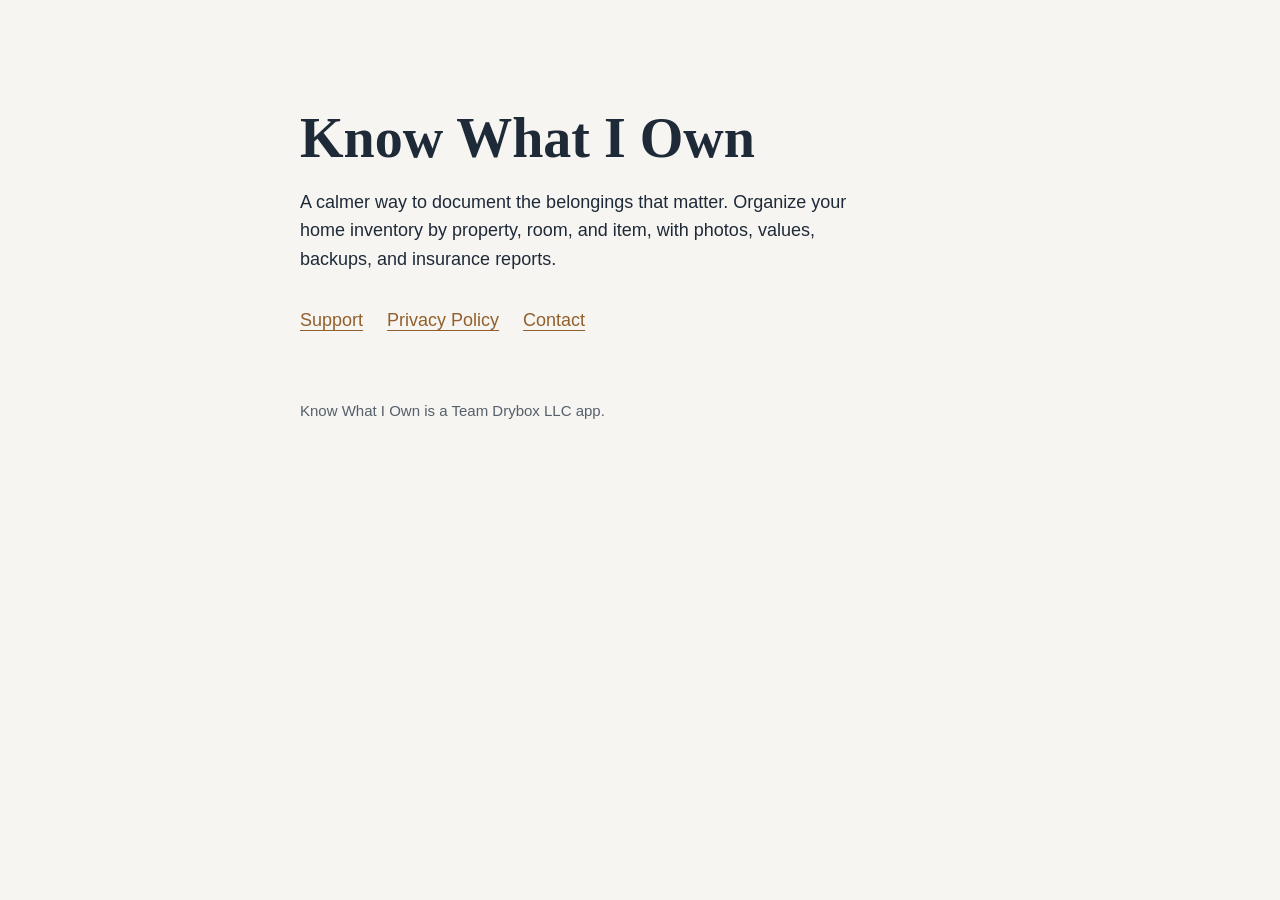
==== index.html @ a3bf4ddf "Publish Know What I Own support and privacy site" ====
<!doctype html>
<html lang="en">
<head>
  <meta charset="utf-8">
  <meta name="viewport" content="width=device-width, initial-scale=1">
  <meta name="description" content="Know What I Own helps you document your belongings for insurance. A Team Drybox LLC app.">
  <title>Know What I Own — Team Drybox LLC</title>
  <style>
    body { margin: 0; background: #f6f5f1; color: #1f2a38; font: 18px/1.6 -apple-system, BlinkMacSystemFont, "Segoe UI", sans-serif; }
    main { max-width: 680px; margin: 12vh auto; padding: 0 24px; }
    h1 { font: 600 clamp(2.2rem, 5vw, 3.5rem)/1.1 Georgia, serif; margin: 0 0 1rem; }
    p { max-width: 36rem; }
    nav { display: flex; gap: 1.5rem; flex-wrap: wrap; margin-top: 2rem; }
    a { color: #91602c; text-underline-offset: 4px; }
    small { display: block; margin-top: 4rem; color: #56606b; }
  </style>
</head>
<body>
  <main>
    <h1>Know What I Own</h1>
    <p>A calmer way to document the belongings that matter. Organize your home inventory by property, room, and item, with photos, values, backups, and insurance reports.</p>
    <nav aria-label="Information">
      <a href="support.html">Support</a>
      <a href="privacy.html">Privacy Policy</a>
      <a href="mailto:admin@teamdrybox.com">Contact</a>
    </nav>
    <small>Know What I Own is a Team Drybox LLC app.</small>
  </main>
</body>
</html>
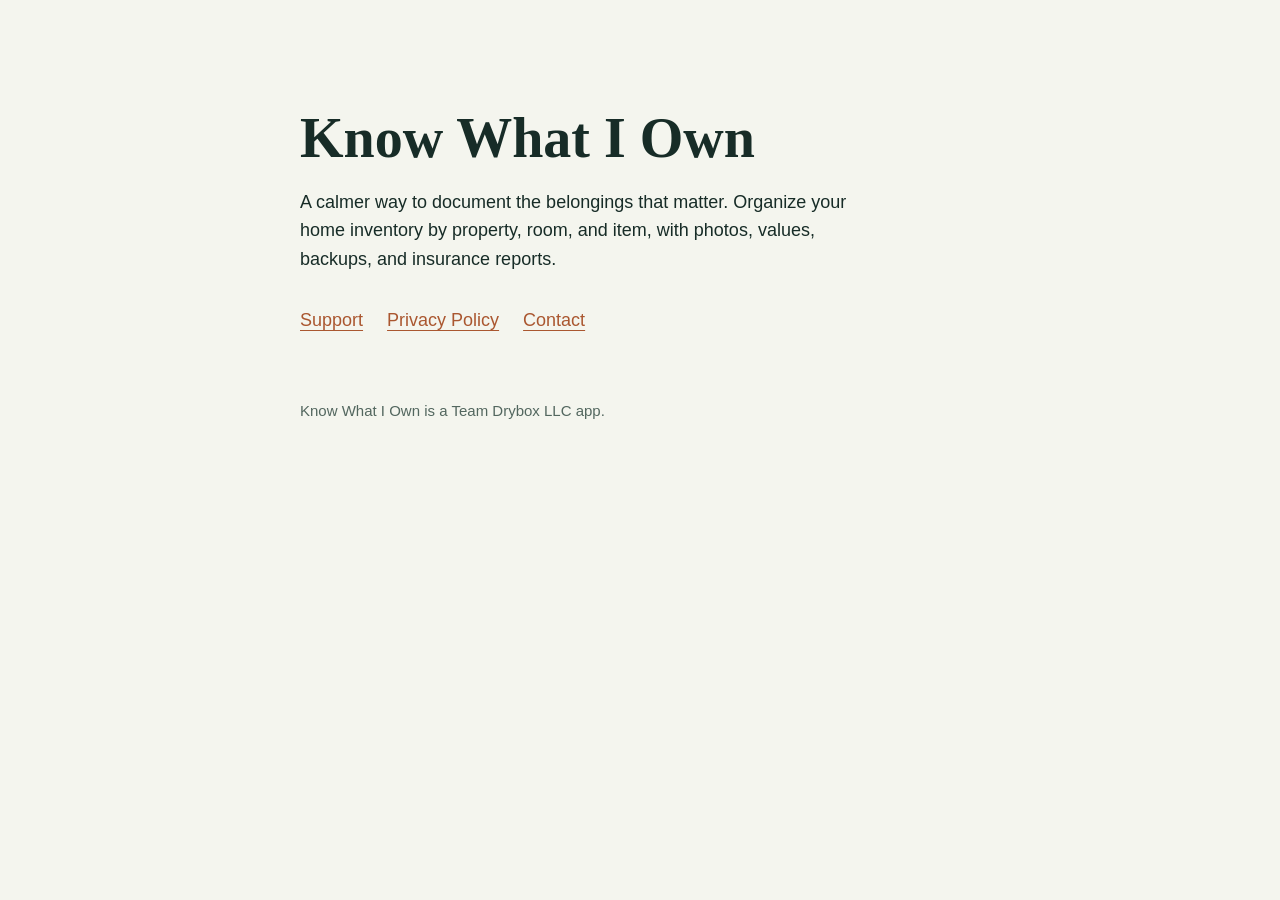
==== commit 6c921a66: "Restyle pages to the new palette Mirror of themarcuszane/home-inventory web/ at 4eae034 (colors only" ====
--- a/index.html
+++ b/index.html
@@ -6,13 +6,13 @@
   <meta name="description" content="Know What I Own helps you document your belongings for insurance. A Team Drybox LLC app.">
   <title>Know What I Own — Team Drybox LLC</title>
   <style>
-    body { margin: 0; background: #f6f5f1; color: #1f2a38; font: 18px/1.6 -apple-system, BlinkMacSystemFont, "Segoe UI", sans-serif; }
+    body { margin: 0; background: #F4F5EE; color: #172C27; font: 18px/1.6 -apple-system, BlinkMacSystemFont, "Segoe UI", sans-serif; }
     main { max-width: 680px; margin: 12vh auto; padding: 0 24px; }
     h1 { font: 600 clamp(2.2rem, 5vw, 3.5rem)/1.1 Georgia, serif; margin: 0 0 1rem; }
     p { max-width: 36rem; }
     nav { display: flex; gap: 1.5rem; flex-wrap: wrap; margin-top: 2rem; }
-    a { color: #91602c; text-underline-offset: 4px; }
-    small { display: block; margin-top: 4rem; color: #56606b; }
+    a { color: #AA5730; text-underline-offset: 4px; }
+    small { display: block; margin-top: 4rem; color: #53675F; }
   </style>
 </head>
 <body>
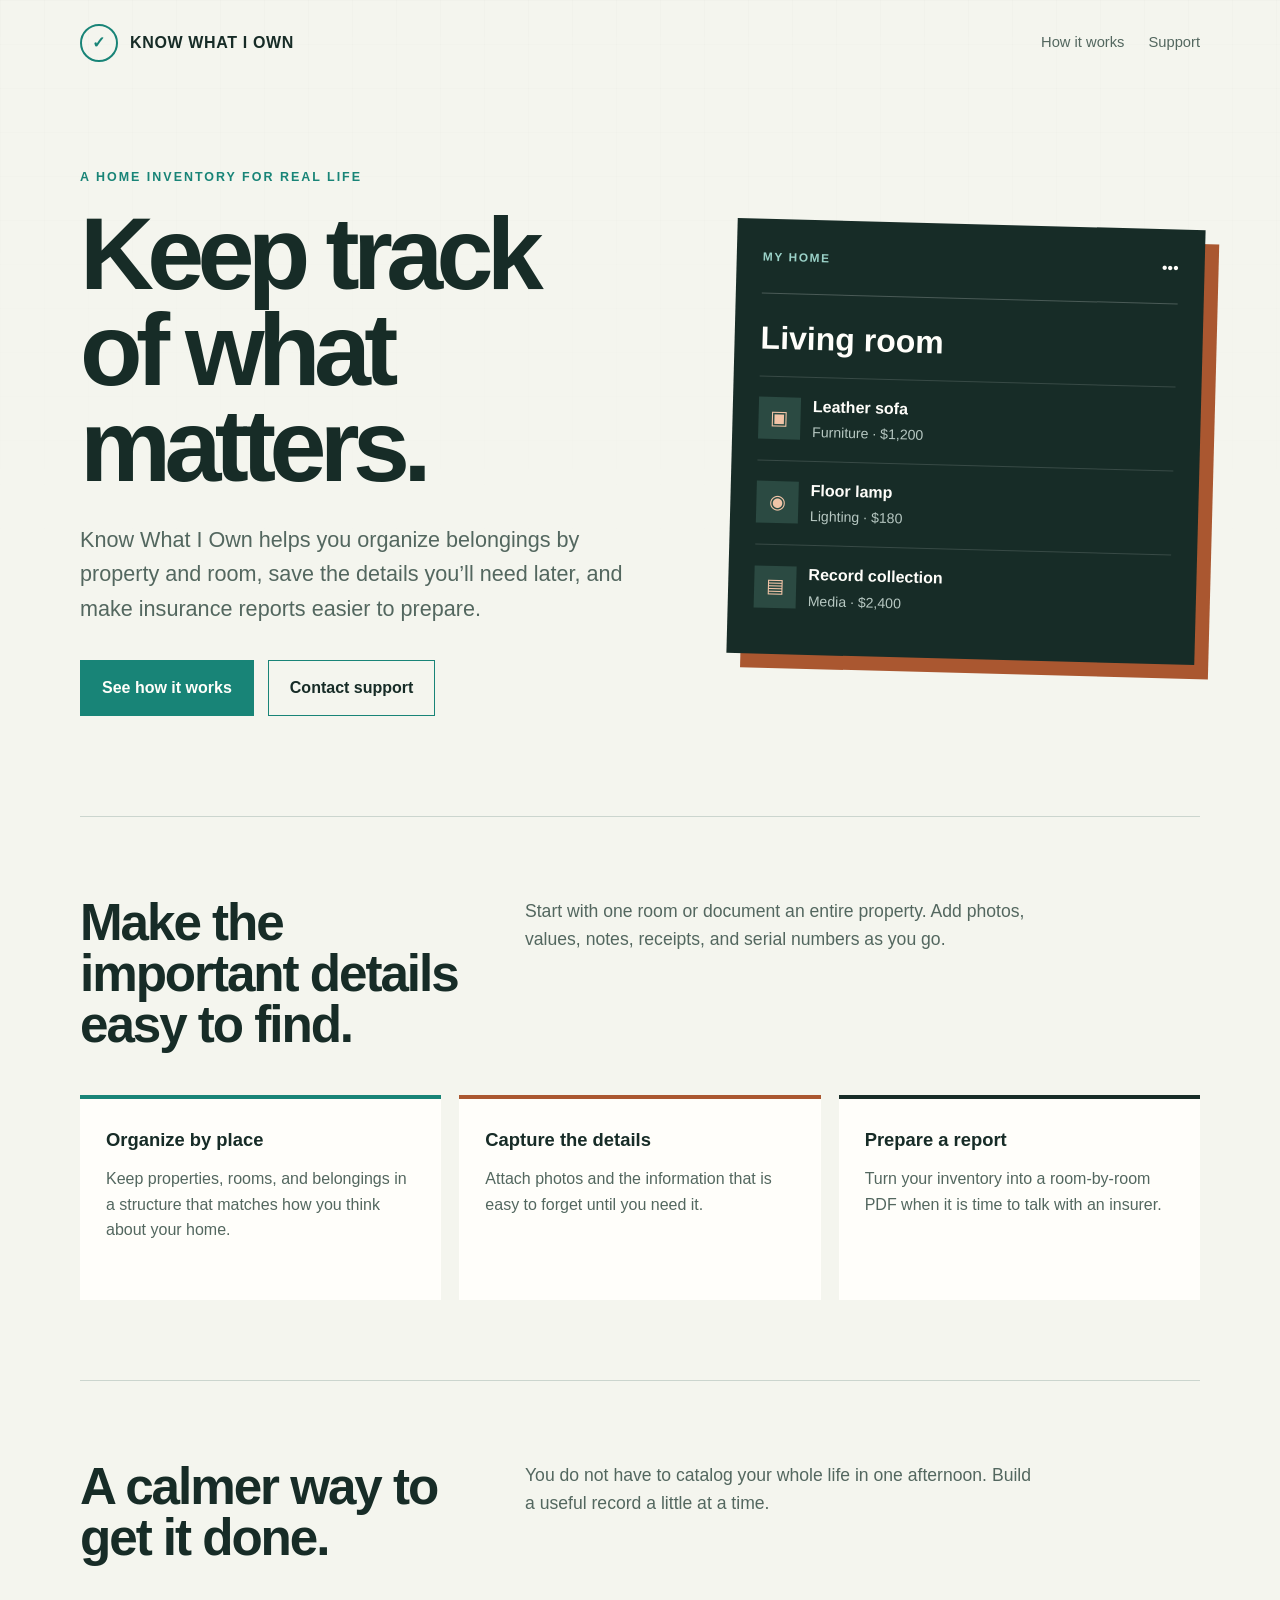
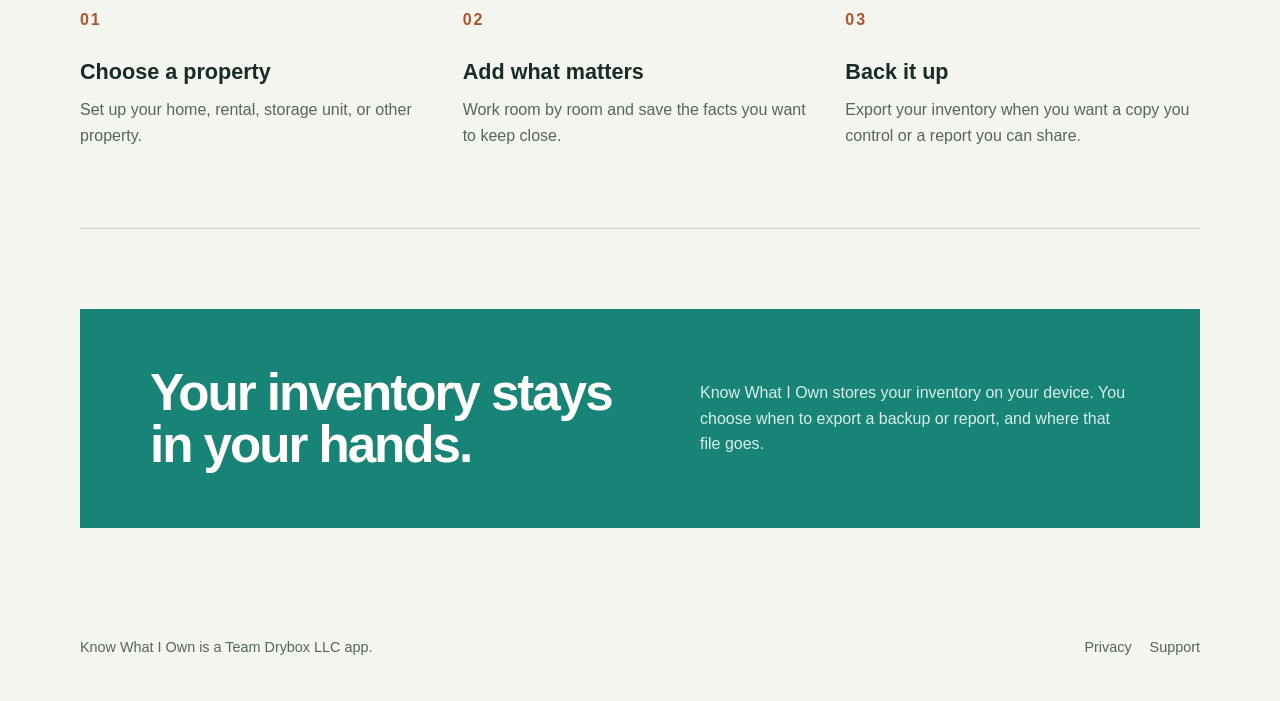
==== commit fb2c8d25: "Redesign Know What I Own landing page" ====
--- a/index.html
+++ b/index.html
@@ -1,30 +1,11 @@
 <!doctype html>
 <html lang="en">
-<head>
-  <meta charset="utf-8">
-  <meta name="viewport" content="width=device-width, initial-scale=1">
-  <meta name="description" content="Know What I Own helps you document your belongings for insurance. A Team Drybox LLC app.">
-  <title>Know What I Own — Team Drybox LLC</title>
-  <style>
-    body { margin: 0; background: #F4F5EE; color: #172C27; font: 18px/1.6 -apple-system, BlinkMacSystemFont, "Segoe UI", sans-serif; }
-    main { max-width: 680px; margin: 12vh auto; padding: 0 24px; }
-    h1 { font: 600 clamp(2.2rem, 5vw, 3.5rem)/1.1 Georgia, serif; margin: 0 0 1rem; }
-    p { max-width: 36rem; }
-    nav { display: flex; gap: 1.5rem; flex-wrap: wrap; margin-top: 2rem; }
-    a { color: #AA5730; text-underline-offset: 4px; }
-    small { display: block; margin-top: 4rem; color: #53675F; }
-  </style>
-</head>
-<body>
-  <main>
-    <h1>Know What I Own</h1>
-    <p>A calmer way to document the belongings that matter. Organize your home inventory by property, room, and item, with photos, values, backups, and insurance reports.</p>
-    <nav aria-label="Information">
-      <a href="support.html">Support</a>
-      <a href="privacy.html">Privacy Policy</a>
-      <a href="mailto:admin@teamdrybox.com">Contact</a>
-    </nav>
-    <small>Know What I Own is a Team Drybox LLC app.</small>
-  </main>
-</body>
-</html>
+<head><meta charset="utf-8"><meta name="viewport" content="width=device-width, initial-scale=1"><meta name="theme-color" content="#172C27"><meta name="description" content="Know What I Own is a private home inventory for your rooms, belongings, photos, values, and insurance reports."><title>Know What I Own — A calmer home inventory</title><style>
+:root{--paper:#f4f5ee;--ink:#172c27;--muted:#53675f;--green:#188477;--copper:#aa5730;--line:#cbd5ce;--white:#fffefa}*{box-sizing:border-box}html{scroll-behavior:smooth}body{margin:0;background:var(--paper);color:var(--ink);font:16px/1.6 -apple-system,BlinkMacSystemFont,"Segoe UI",sans-serif}body:before{content:"";position:fixed;inset:0;pointer-events:none;opacity:.35;background-image:linear-gradient(90deg,rgba(23,44,39,.035) 1px,transparent 1px),linear-gradient(rgba(23,44,39,.035) 1px,transparent 1px);background-size:44px 44px;mask-image:linear-gradient(to bottom,black,transparent 72%)}a{color:inherit}.shell{width:min(1120px,calc(100% - 40px));margin:auto;position:relative}header{padding:24px 0;display:flex;justify-content:space-between;align-items:center;gap:20px}.brand{display:flex;align-items:center;gap:12px;font-weight:800;letter-spacing:.04em;text-decoration:none}.mark{width:38px;height:38px;border:2px solid var(--green);border-radius:50%;display:grid;place-items:center;color:var(--green);font-weight:900}.nav{display:flex;gap:24px;color:var(--muted);font-size:.92rem}.nav a{text-decoration:none}.nav a:hover{color:var(--copper)}.hero{display:grid;grid-template-columns:1.08fr .92fr;align-items:center;gap:clamp(40px,8vw,110px);padding:82px 0 100px}.eyebrow{color:var(--green);font-size:.78rem;font-weight:900;letter-spacing:.16em;text-transform:uppercase}h1{font-size:clamp(3.5rem,8vw,6.6rem);line-height:.94;letter-spacing:-.065em;margin:18px 0 28px;max-width:720px}.lead{color:var(--muted);font-size:clamp(1.1rem,2vw,1.35rem);max-width:570px}.actions{display:flex;flex-wrap:wrap;gap:14px;margin-top:34px}.button{display:inline-flex;align-items:center;justify-content:center;padding:14px 21px;border:1px solid var(--green);font-weight:800;text-decoration:none}.button.primary{color:var(--white);background:var(--green)}.button.secondary{background:transparent}.button:hover{transform:translateY(-1px);box-shadow:4px 4px 0 var(--copper)}.card{background:var(--ink);color:var(--white);padding:26px;box-shadow:14px 14px 0 var(--copper);transform:rotate(1.5deg)}.card-top{display:flex;justify-content:space-between;align-items:center;border-bottom:1px solid rgba(255,255,255,.22);padding-bottom:22px}.card-label{color:#9bd2c8;font-size:.74rem;font-weight:800;letter-spacing:.14em;text-transform:uppercase}.card h2{font-size:2rem;line-height:1;margin:28px 0 22px}.item{display:flex;align-items:center;gap:12px;border-top:1px solid rgba(255,255,255,.14);padding:16px 0}.item-icon{width:42px;height:42px;background:#2b4a42;display:grid;place-items:center;color:#f2c4a7;font-size:1.2rem}.item strong{display:block}.item span{color:#b7c8c2;font-size:.88rem}.section{padding:80px 0;border-top:1px solid var(--line)}.section-heading{display:grid;grid-template-columns:.75fr 1.25fr;gap:40px;margin-bottom:44px}.section-heading h2,.trust h2{font-size:clamp(2rem,4vw,3.4rem);line-height:1;letter-spacing:-.04em;margin:0}.section-heading p{color:var(--muted);font-size:1.1rem;max-width:520px;margin:0}.features{display:grid;grid-template-columns:repeat(3,1fr);gap:18px}.feature{background:var(--white);padding:26px;min-height:205px;border-top:4px solid var(--green)}.feature:nth-child(2){border-color:var(--copper)}.feature:nth-child(3){border-color:var(--ink)}.feature b{display:block;margin-bottom:12px;font-size:1.15rem}.feature p{color:var(--muted);margin:0}.steps{display:grid;grid-template-columns:repeat(3,1fr);gap:28px;counter-reset:step}.step{counter-increment:step}.step:before{content:"0" counter(step);display:block;color:var(--copper);font-weight:900;letter-spacing:.12em;margin-bottom:22px}.step h3{font-size:1.35rem;margin:0 0 8px}.step p{color:var(--muted);margin:0}.trust{background:var(--green);color:var(--white);padding:58px clamp(24px,6vw,70px);display:flex;justify-content:space-between;align-items:center;gap:35px}.trust h2{max-width:580px}.trust p{color:#d8eee9;max-width:430px;margin:0}footer{padding:28px 0 42px;display:flex;justify-content:space-between;gap:20px;color:var(--muted);font-size:.9rem}footer nav{display:flex;gap:18px}footer a{text-decoration:none}@media(max-width:760px){.shell{width:min(100% - 28px,560px)}header{align-items:flex-start}.nav{gap:12px;flex-wrap:wrap;justify-content:flex-end}.hero,.section-heading{grid-template-columns:1fr}.hero{padding:55px 0 78px}.card{max-width:500px}.features,.steps{grid-template-columns:1fr}.feature{min-height:auto}.trust,footer{flex-direction:column;align-items:flex-start}h1{font-size:clamp(3.2rem,16vw,5.2rem)}}
+</style></head><body>
+<header class="shell"><a class="brand" href="index.html"><span class="mark" aria-hidden="true">✓</span><span>KNOW WHAT I OWN</span></a><nav class="nav" aria-label="Main navigation"><a href="#how-it-works">How it works</a><a href="support.html">Support</a></nav></header>
+<main><section class="hero shell"><div><div class="eyebrow">A home inventory for real life</div><h1>Keep track of what matters.</h1><p class="lead">Know What I Own helps you organize belongings by property and room, save the details you’ll need later, and make insurance reports easier to prepare.</p><div class="actions"><a class="button primary" href="#how-it-works">See how it works</a><a class="button secondary" href="mailto:admin@teamdrybox.com">Contact support</a></div></div><div class="card" aria-label="Example home inventory card"><div class="card-top"><span class="card-label">My home</span><span aria-hidden="true">•••</span></div><h2>Living room</h2><div class="item"><div class="item-icon" aria-hidden="true">▣</div><div><strong>Leather sofa</strong><span>Furniture · $1,200</span></div></div><div class="item"><div class="item-icon" aria-hidden="true">◉</div><div><strong>Floor lamp</strong><span>Lighting · $180</span></div></div><div class="item"><div class="item-icon" aria-hidden="true">▤</div><div><strong>Record collection</strong><span>Media · $2,400</span></div></div></div></section>
+<section class="section shell"><div class="section-heading"><h2>Make the important details easy to find.</h2><p>Start with one room or document an entire property. Add photos, values, notes, receipts, and serial numbers as you go.</p></div><div class="features"><article class="feature"><b>Organize by place</b><p>Keep properties, rooms, and belongings in a structure that matches how you think about your home.</p></article><article class="feature"><b>Capture the details</b><p>Attach photos and the information that is easy to forget until you need it.</p></article><article class="feature"><b>Prepare a report</b><p>Turn your inventory into a room-by-room PDF when it is time to talk with an insurer.</p></article></div></section>
+<section class="section shell" id="how-it-works"><div class="section-heading"><h2>A calmer way to get it done.</h2><p>You do not have to catalog your whole life in one afternoon. Build a useful record a little at a time.</p></div><div class="steps"><article class="step"><h3>Choose a property</h3><p>Set up your home, rental, storage unit, or other property.</p></article><article class="step"><h3>Add what matters</h3><p>Work room by room and save the facts you want to keep close.</p></article><article class="step"><h3>Back it up</h3><p>Export your inventory when you want a copy you control or a report you can share.</p></article></div></section>
+<section class="section shell"><div class="trust"><h2>Your inventory stays in your hands.</h2><p>Know What I Own stores your inventory on your device. You choose when to export a backup or report, and where that file goes.</p></div></section></main>
+<footer class="shell"><span>Know What I Own is a Team Drybox LLC app.</span><nav aria-label="Legal"><a href="privacy.html">Privacy</a><a href="support.html">Support</a></nav></footer></body></html>
